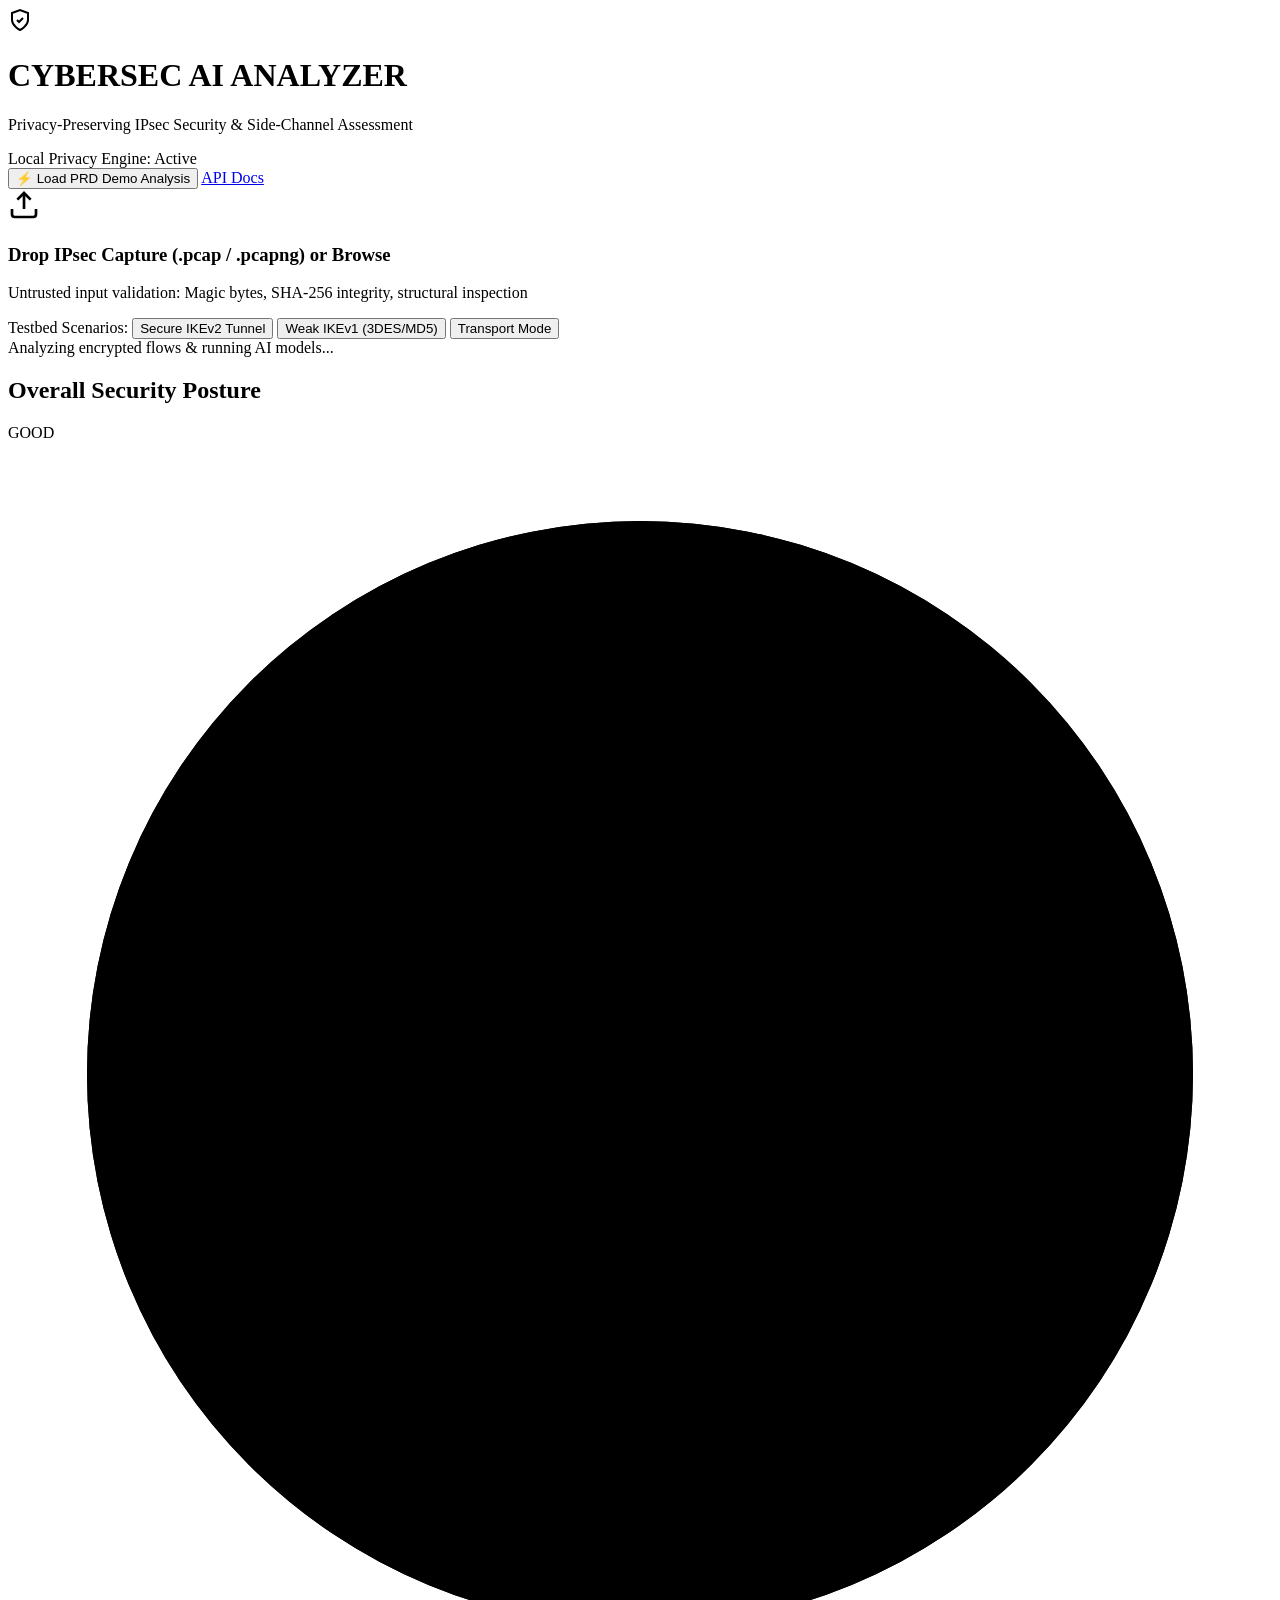
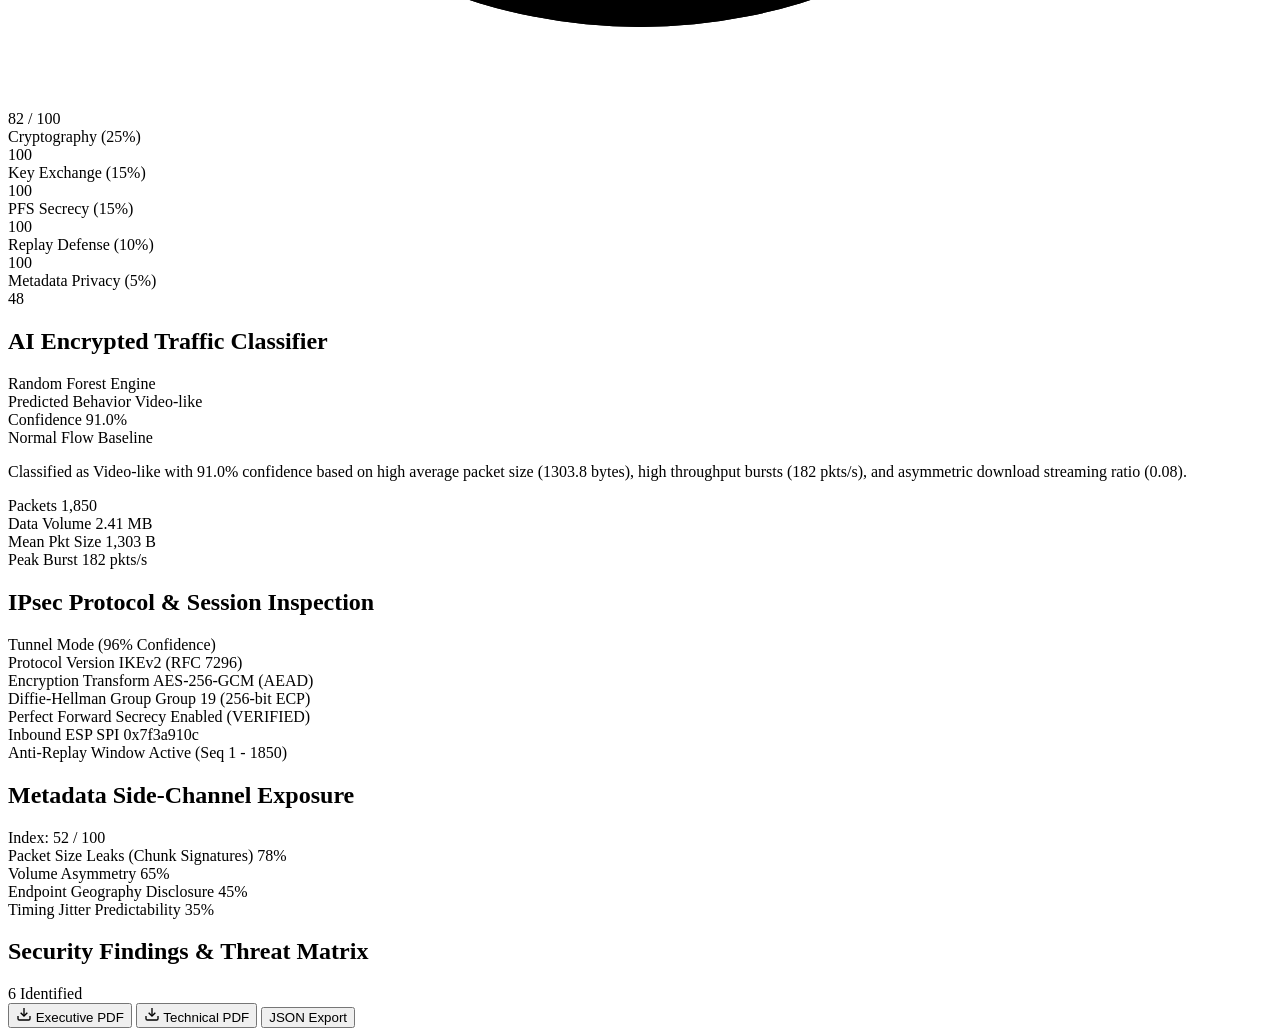
==== frontend/index.html @ f08928b2 "feat: complete AI-powered IPsec VPN Analyzer prototype per PRD-02/03" ====
<!DOCTYPE html>
<html lang="en">
<head>
  <meta charset="UTF-8">
  <meta name="viewport" content="width=device-width, initial-scale=1.0">
  <title>CYBERSEC — AI-Powered IPsec VPN Security Analyzer</title>
  <link rel="preconnect" href="https://fonts.googleapis.com">
  <link rel="preconnect" href="https://fonts.gstatic.com" crossorigin>
  <link href="https://fonts.googleapis.com/css2?family=Outfit:wght@300;400;500;600;700;800&family=JetBrains+Mono:wght@400;500;600&display=swap" rel="stylesheet">
  <link rel="stylesheet" href="/static/style.css">
</head>
<body>
  <div class="app-container">
    <!-- Navigation Bar -->
    <header class="top-nav">
      <div class="brand">
        <div class="logo-shield">
          <svg width="24" height="24" viewBox="0 0 24 24" fill="none" stroke="currentColor" stroke-width="2">
            <path d="M12 22s8-4 8-10V5l-8-3-8 3v7c0 6 8 10 8 10z"/>
            <path d="M9 12l2 2 4-4"/>
          </svg>
        </div>
        <div class="brand-text">
          <h1>CYBERSEC <span class="badge-tag">AI ANALYZER</span></h1>
          <p class="subtitle">Privacy-Preserving IPsec Security & Side-Channel Assessment</p>
        </div>
      </div>

      <div class="nav-actions">
        <div class="status-pill active">
          <span class="status-dot"></span>
          <span class="status-label">Local Privacy Engine: Active</span>
        </div>
        <button id="load-demo-btn" class="btn btn-secondary">
          <span class="btn-icon">⚡</span> Load PRD Demo Analysis
        </button>
        <a href="/docs" target="_blank" class="btn btn-ghost">API Docs</a>
      </div>
    </header>

    <!-- Main Content Grid -->
    <main class="dashboard-content">
      <!-- Upload & Ingestion Strip -->
      <section class="upload-section glass-panel">
        <div class="upload-dropzone" id="dropzone">
          <input type="file" id="pcap-file-input" accept=".pcap,.pcapng,.cap" hidden>
          <div class="dropzone-content">
            <div class="upload-icon">
              <svg width="32" height="32" viewBox="0 0 24 24" fill="none" stroke="currentColor" stroke-width="2">
                <path d="M21 15v4a2 2 0 0 1-2 2H5a2 2 0 0 1-2-2v-4"/>
                <polyline points="17 8 12 3 7 8"/>
                <line x1="12" y1="3" x2="12" y2="15"/>
              </svg>
            </div>
            <div class="dropzone-text">
              <h3>Drop IPsec Capture (.pcap / .pcapng) or <span class="highlight">Browse</span></h3>
              <p>Untrusted input validation: Magic bytes, SHA-256 integrity, structural inspection</p>
            </div>
          </div>
          <div class="sample-pcap-pills">
            <span class="pill-label">Testbed Scenarios:</span>
            <button class="sample-btn" data-sample="secure_ikev2_tunnel.pcap">Secure IKEv2 Tunnel</button>
            <button class="sample-btn" data-sample="weak_ikev1_tunnel.pcap">Weak IKEv1 (3DES/MD5)</button>
            <button class="sample-btn" data-sample="transport_gcm.pcap">Transport Mode</button>
          </div>
        </div>
        <div id="upload-progress" class="upload-progress hidden">
          <div class="progress-bar-fill"></div>
          <span class="progress-text">Analyzing encrypted flows & running AI models...</span>
        </div>
      </section>

      <!-- Overview Cards & Score Dashboard -->
      <div class="grid-row top-row">
        <!-- Security Score Dial -->
        <section class="card glass-panel score-card">
          <div class="card-header">
            <h2>Overall Security Posture</h2>
            <span id="risk-badge" class="risk-badge badge-good">GOOD</span>
          </div>
          <div class="score-display-container">
            <div class="score-circle">
              <svg class="score-svg" viewBox="0 0 160 160">
                <circle class="score-bg" cx="80" cy="80" r="70"></circle>
                <circle id="score-meter" class="score-meter" cx="80" cy="80" r="70"></circle>
              </svg>
              <div class="score-center-text">
                <span id="score-val" class="score-number">82</span>
                <span class="score-max">/ 100</span>
              </div>
            </div>
            <div class="score-breakdown">
              <div class="score-dim">
                <span class="dim-name">Cryptography (25%)</span>
                <div class="dim-bar"><div class="dim-fill" style="width: 100%;"></div></div>
                <span class="dim-score">100</span>
              </div>
              <div class="score-dim">
                <span class="dim-name">Key Exchange (15%)</span>
                <div class="dim-bar"><div class="dim-fill" style="width: 100%;"></div></div>
                <span class="dim-score">100</span>
              </div>
              <div class="score-dim">
                <span class="dim-name">PFS Secrecy (15%)</span>
                <div class="dim-bar"><div class="dim-fill" style="width: 100%;"></div></div>
                <span class="dim-score">100</span>
              </div>
              <div class="score-dim">
                <span class="dim-name">Replay Defense (10%)</span>
                <div class="dim-bar"><div class="dim-fill" style="width: 100%;"></div></div>
                <span class="dim-score">100</span>
              </div>
              <div class="score-dim">
                <span class="dim-name">Metadata Privacy (5%)</span>
                <div class="dim-bar"><div class="dim-fill" style="width: 48%;"></div></div>
                <span class="dim-score">48</span>
              </div>
            </div>
          </div>
        </section>

        <!-- AI Traffic Classification & Anomaly -->
        <section class="card glass-panel ai-card">
          <div class="card-header">
            <h2>AI Encrypted Traffic Classifier</h2>
            <span class="ai-badge">Random Forest Engine</span>
          </div>
          <div class="ai-body">
            <div class="prediction-banner">
              <div class="pred-label-box">
                <span class="pred-title">Predicted Behavior</span>
                <span id="pred-class" class="pred-class-val">Video-like</span>
              </div>
              <div class="pred-confidence-box">
                <span class="pred-title">Confidence</span>
                <span id="pred-confidence" class="pred-conf-val">91.0%</span>
              </div>
              <div class="anomaly-indicator" id="anomaly-badge">
                <span class="anomaly-dot normal"></span>
                <span id="anomaly-label">Normal Flow Baseline</span>
              </div>
            </div>

            <p id="ai-explanation" class="ai-explanation-text">
              Classified as Video-like with 91.0% confidence based on high average packet size (1303.8 bytes), high throughput bursts (182 pkts/s), and asymmetric download streaming ratio (0.08).
            </p>

            <div class="flow-metrics-grid">
              <div class="metric-chip">
                <span class="chip-label">Packets</span>
                <span id="stat-packets" class="chip-val">1,850</span>
              </div>
              <div class="metric-chip">
                <span class="chip-label">Data Volume</span>
                <span id="stat-volume" class="chip-val">2.41 MB</span>
              </div>
              <div class="metric-chip">
                <span class="chip-label">Mean Pkt Size</span>
                <span id="stat-size" class="chip-val">1,303 B</span>
              </div>
              <div class="metric-chip">
                <span class="chip-label">Peak Burst</span>
                <span id="stat-burst" class="chip-val">182 pkts/s</span>
              </div>
            </div>
          </div>
        </section>
      </div>

      <!-- Second Row: Protocol Inspector & Metadata Exposure -->
      <div class="grid-row mid-row">
        <!-- Protocol Telemetry Inspector -->
        <section class="card glass-panel protocol-card">
          <div class="card-header">
            <h2>IPsec Protocol & Session Inspection</h2>
            <span class="mode-tag" id="ipsec-mode-tag">Tunnel Mode (96% Confidence)</span>
          </div>
          <div class="protocol-grid">
            <div class="proto-item">
              <span class="p-label">Protocol Version</span>
              <span id="p-proto" class="p-val">IKEv2 (RFC 7296)</span>
            </div>
            <div class="proto-item">
              <span class="p-label">Encryption Transform</span>
              <span id="p-cipher" class="p-val text-cyan">AES-256-GCM (AEAD)</span>
            </div>
            <div class="proto-item">
              <span class="p-label">Diffie-Hellman Group</span>
              <span id="p-dh" class="p-val">Group 19 (256-bit ECP)</span>
            </div>
            <div class="proto-item">
              <span class="p-label">Perfect Forward Secrecy</span>
              <span id="p-pfs" class="p-val text-emerald">Enabled (VERIFIED)</span>
            </div>
            <div class="proto-item">
              <span class="p-label">Inbound ESP SPI</span>
              <span id="p-spi" class="p-val font-mono">0x7f3a910c</span>
            </div>
            <div class="proto-item">
              <span class="p-label">Anti-Replay Window</span>
              <span id="p-replay" class="p-val text-emerald">Active (Seq 1 - 1850)</span>
            </div>
          </div>
        </section>

        <!-- Metadata Side-Channel Exposure -->
        <section class="card glass-panel exposure-card">
          <div class="card-header">
            <h2>Metadata Side-Channel Exposure</h2>
            <span class="exposure-index" id="meta-index">Index: 52 / 100</span>
          </div>
          <div class="exposure-list">
            <div class="exp-item">
              <div class="exp-header">
                <span>Packet Size Leaks (Chunk Signatures)</span>
                <span id="exp-size-val">78%</span>
              </div>
              <div class="exp-bar"><div id="exp-size-bar" class="exp-fill" style="width: 78%;"></div></div>
            </div>
            <div class="exp-item">
              <div class="exp-header">
                <span>Volume Asymmetry</span>
                <span id="exp-vol-val">65%</span>
              </div>
              <div class="exp-bar"><div id="exp-vol-bar" class="exp-fill" style="width: 65%;"></div></div>
            </div>
            <div class="exp-item">
              <div class="exp-header">
                <span>Endpoint Geography Disclosure</span>
                <span id="exp-end-val">45%</span>
              </div>
              <div class="exp-bar"><div id="exp-end-bar" class="exp-fill" style="width: 45%;"></div></div>
            </div>
            <div class="exp-item">
              <div class="exp-header">
                <span>Timing Jitter Predictability</span>
                <span id="exp-time-val">35%</span>
              </div>
              <div class="exp-bar"><div id="exp-time-bar" class="exp-fill" style="width: 35%;"></div></div>
            </div>
          </div>
        </section>
      </div>

      <!-- Third Row: Security Findings & Threat Matrix -->
      <section class="card glass-panel findings-section">
        <div class="card-header">
          <div class="findings-title-wrap">
            <h2>Security Findings & Threat Matrix</h2>
            <span id="findings-count" class="findings-count-badge">6 Identified</span>
          </div>
          <!-- Download Report Action Buttons -->
          <div class="report-actions">
            <button id="dl-exec-pdf" class="btn btn-action">
              <svg width="16" height="16" viewBox="0 0 24 24" fill="none" stroke="currentColor" stroke-width="2"><path d="M21 15v4a2 2 0 0 1-2 2H5a2 2 0 0 1-2-2v-4"/><polyline points="7 10 12 15 17 10"/><line x1="12" y1="15" x2="12" y2="3"/></svg>
              Executive PDF
            </button>
            <button id="dl-tech-pdf" class="btn btn-action">
              <svg width="16" height="16" viewBox="0 0 24 24" fill="none" stroke="currentColor" stroke-width="2"><path d="M21 15v4a2 2 0 0 1-2 2H5a2 2 0 0 1-2-2v-4"/><polyline points="7 10 12 15 17 10"/><line x1="12" y1="15" x2="12" y2="3"/></svg>
              Technical PDF
            </button>
            <button id="dl-json" class="btn btn-action btn-outline">
              JSON Export
            </button>
          </div>
        </div>

        <div id="findings-container" class="findings-list">
          <!-- Dynamic Finding Cards will be rendered here -->
        </div>
      </section>
    </main>
  </div>

  <script src="/static/app.js"></script>
</body>
</html>
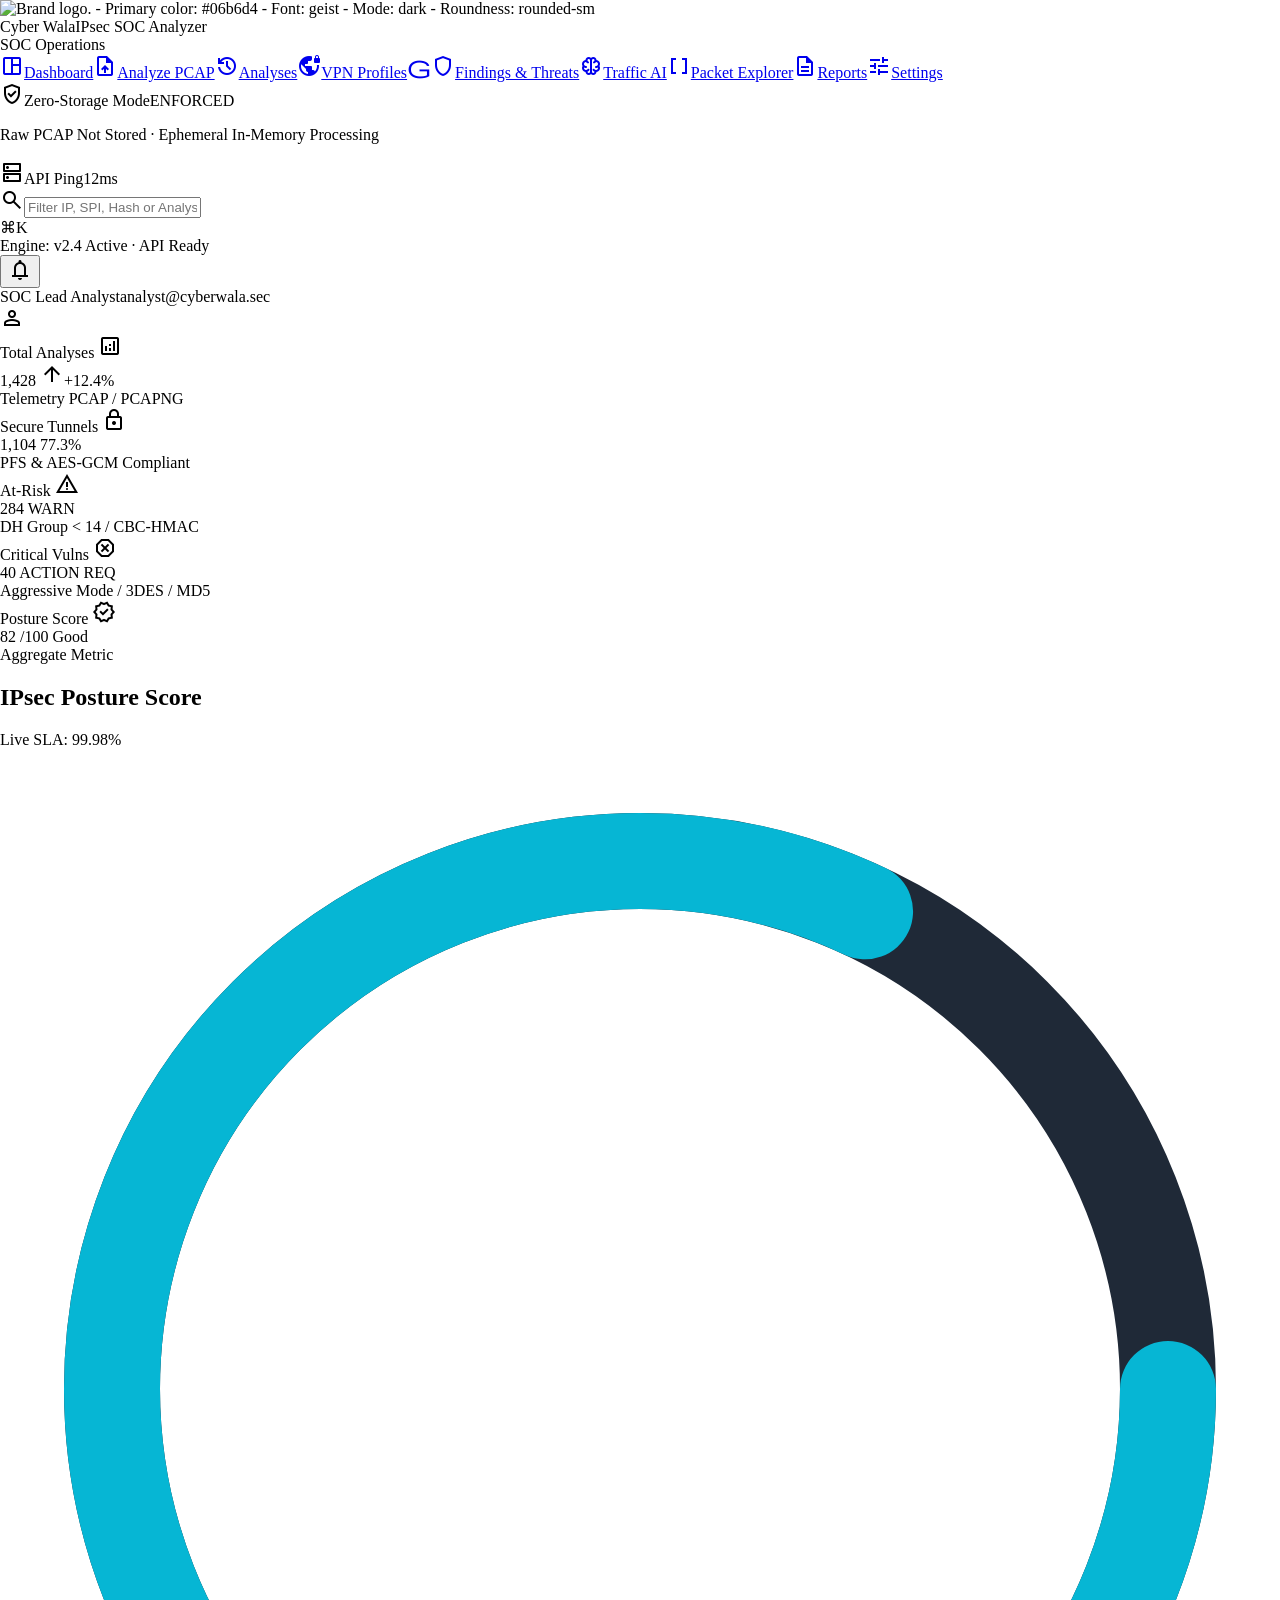
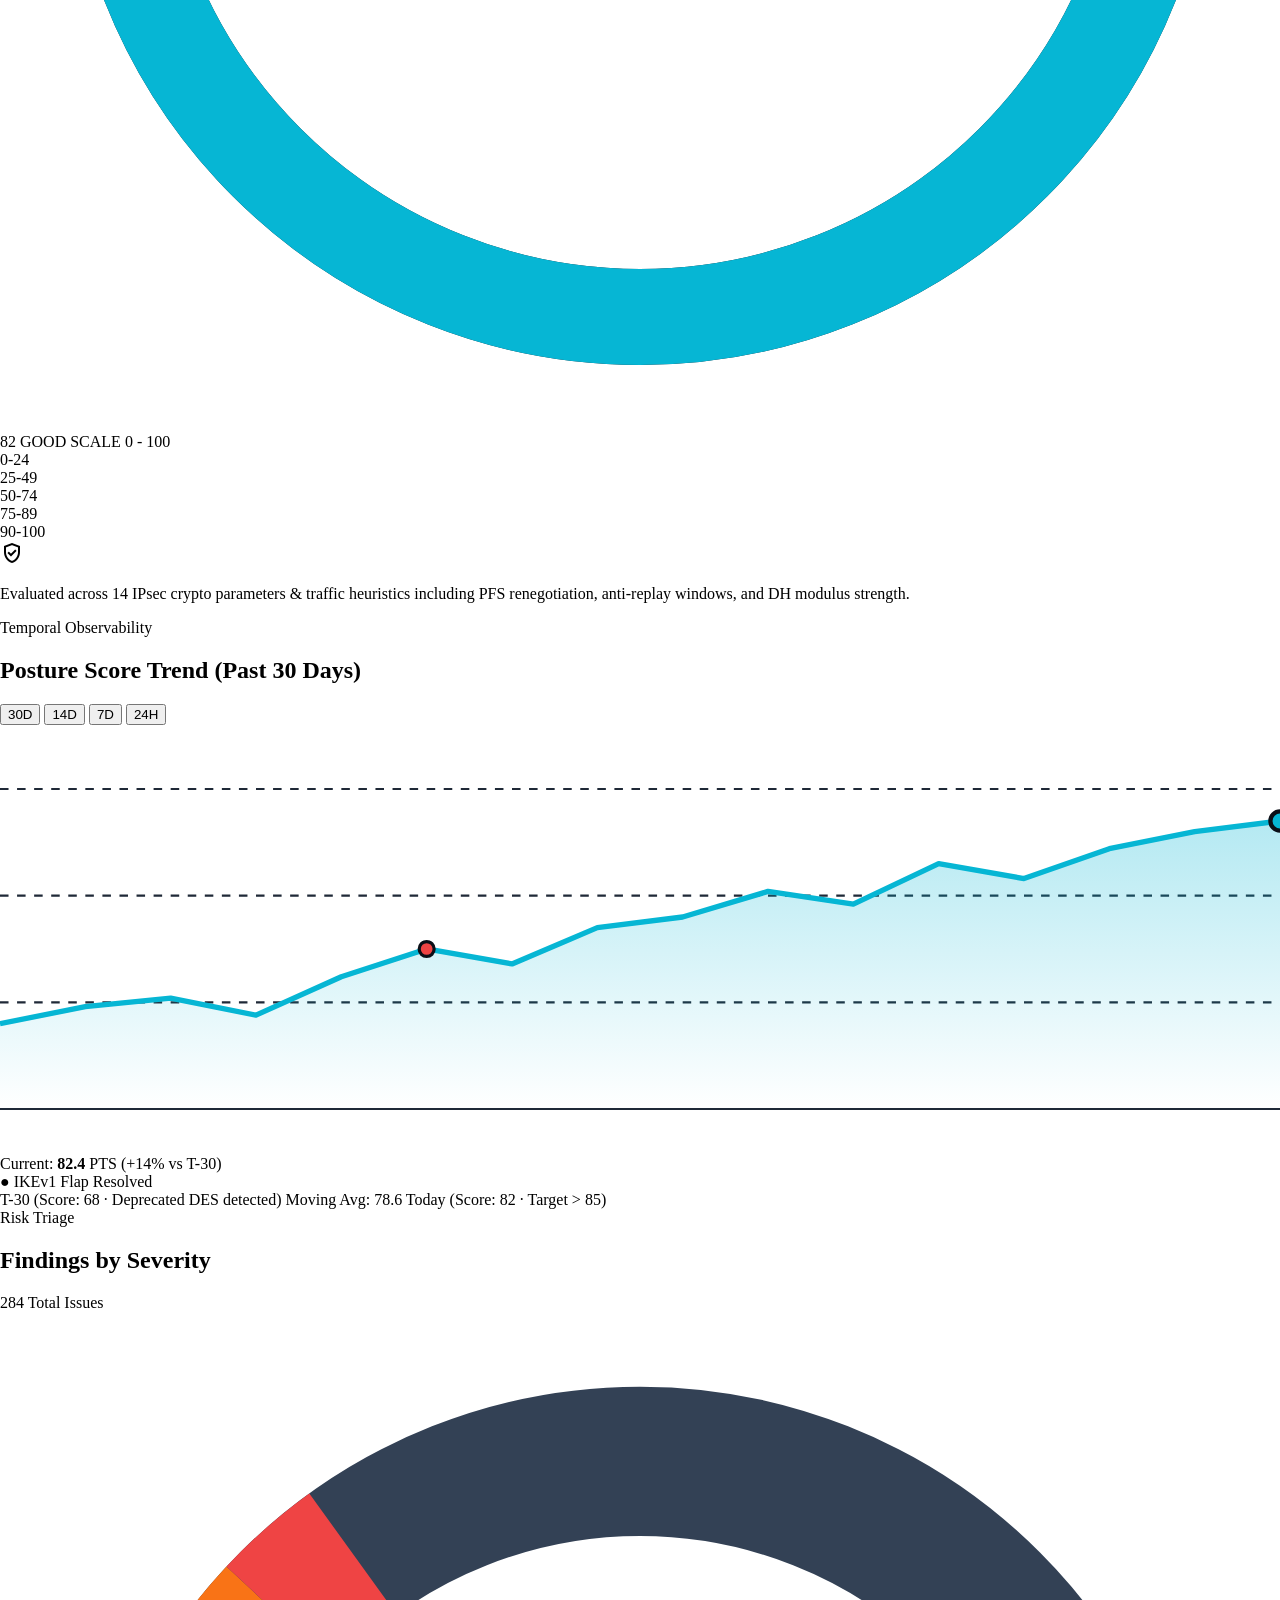
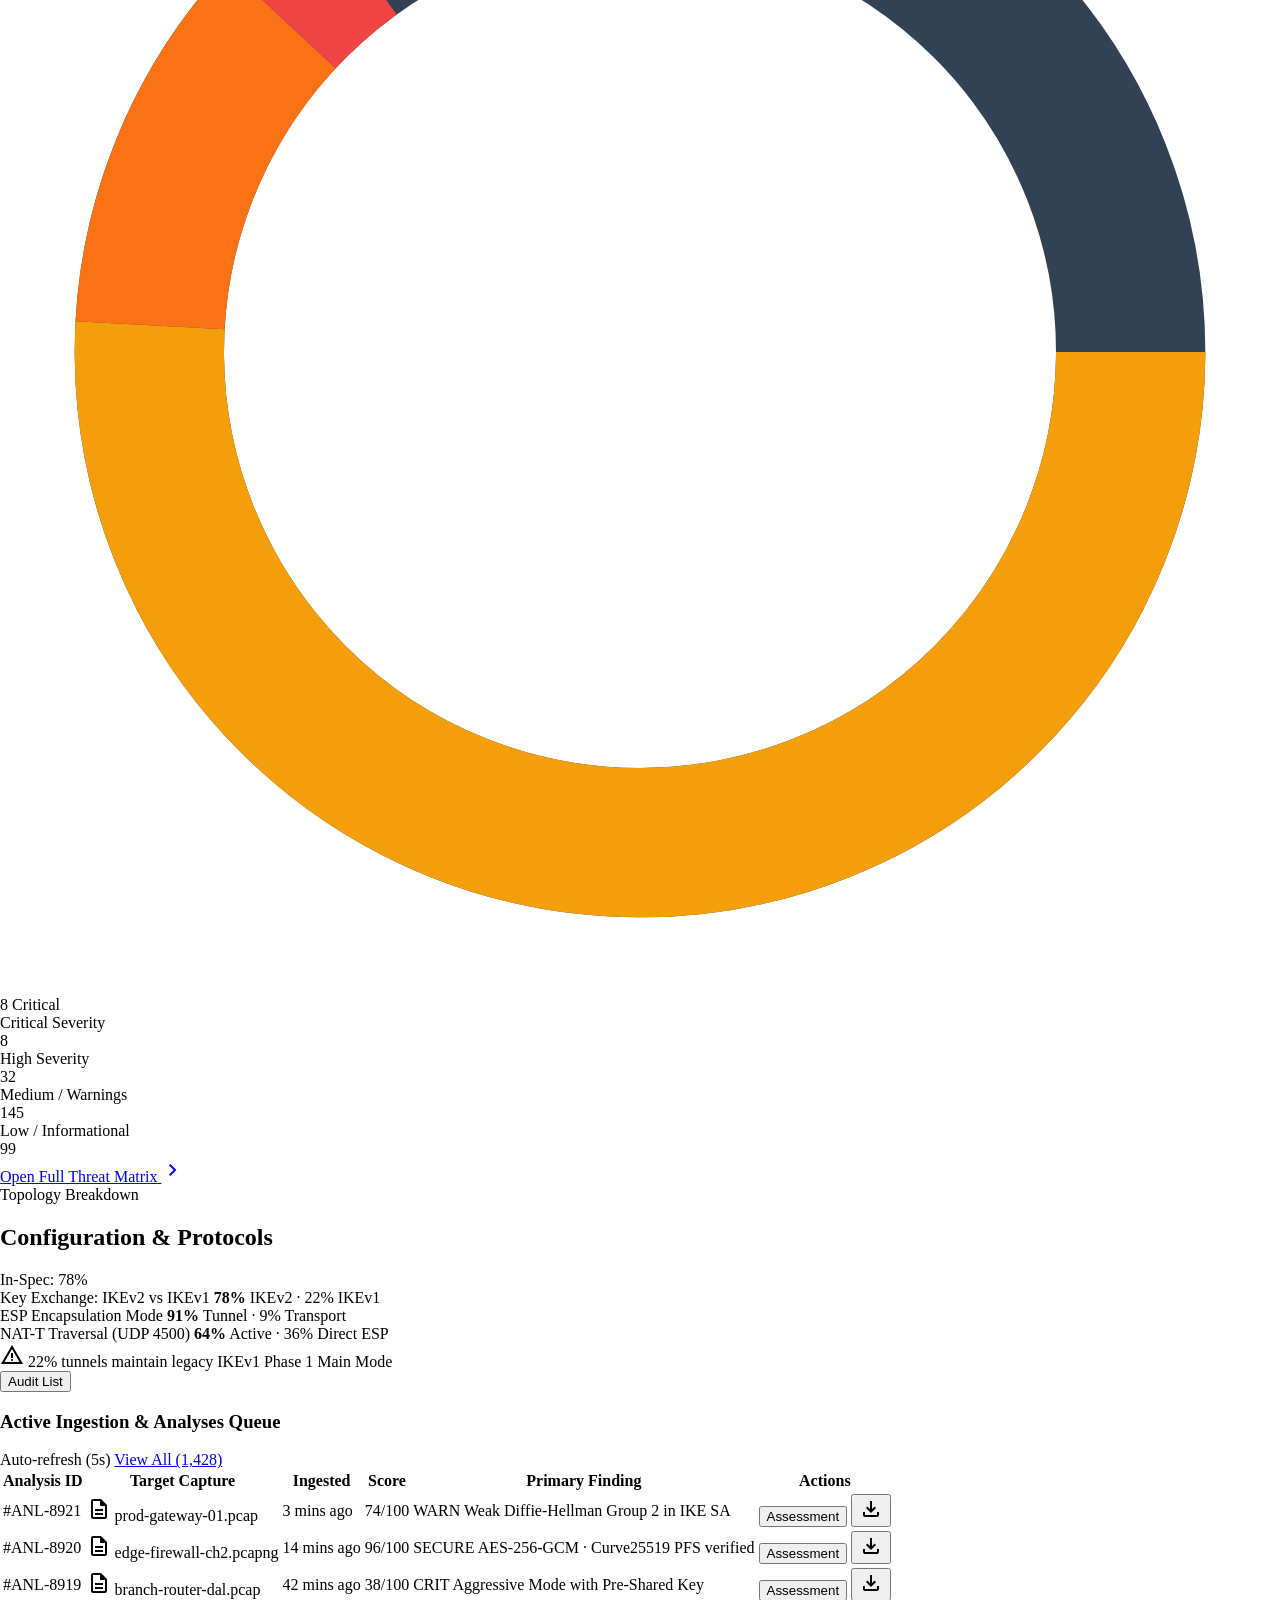
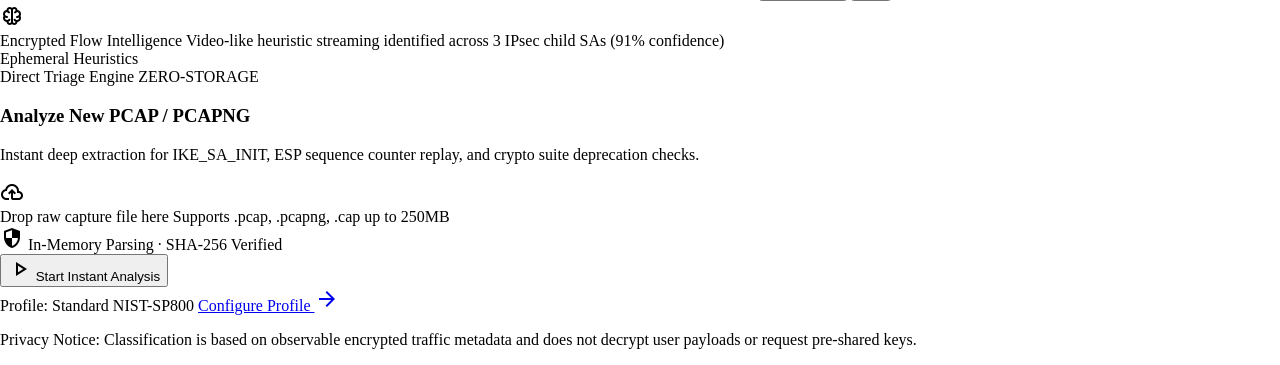
==== commit ddd54ed7: "feat(frontend): integrate Stitch project 6537888551861406377 screens with live backend" ====
--- a/frontend/index.html
+++ b/frontend/index.html
@@ -1,277 +1,714 @@
 <!DOCTYPE html>
-<html lang="en">
-<head>
-  <meta charset="UTF-8">
-  <meta name="viewport" content="width=device-width, initial-scale=1.0">
-  <title>CYBERSEC — AI-Powered IPsec VPN Security Analyzer</title>
-  <link rel="preconnect" href="https://fonts.googleapis.com">
-  <link rel="preconnect" href="https://fonts.gstatic.com" crossorigin>
-  <link href="https://fonts.googleapis.com/css2?family=Outfit:wght@300;400;500;600;700;800&family=JetBrains+Mono:wght@400;500;600&display=swap" rel="stylesheet">
-  <link rel="stylesheet" href="/static/style.css">
-</head>
-<body>
-  <div class="app-container">
-    <!-- Navigation Bar -->
-    <header class="top-nav">
-      <div class="brand">
-        <div class="logo-shield">
-          <svg width="24" height="24" viewBox="0 0 24 24" fill="none" stroke="currentColor" stroke-width="2">
-            <path d="M12 22s8-4 8-10V5l-8-3-8 3v7c0 6 8 10 8 10z"/>
-            <path d="M9 12l2 2 4-4"/>
-          </svg>
+
+<html class="dark" lang="en"><head><meta charset="utf-8"/><meta content="width=device-width, initial-scale=1.0" name="viewport"/><link href="https://fonts.googleapis.com/css2?family=Material+Symbols+Outlined:opsz,wght,FILL,GRAD@20..48,100..700,0..1,-50..200" rel="stylesheet"/><link href="https://fonts.googleapis.com" rel="preconnect"/><link crossorigin="" href="https://fonts.gstatic.com" rel="preconnect"/><link href="https://fonts.googleapis.com/css2?family=Geist:wght@400;500;600;700&amp;family=Inter:wght@400;500;600;700&amp;family=JetBrains+Mono:wght@400;500;700&amp;display=swap" rel="stylesheet"/>
+<link href="https://fonts.googleapis.com/css2?family=Material+Symbols+Outlined:wght,FILL@100..700,0..1&amp;display=swap" rel="stylesheet"/><style>@layer base{html,body{margin:0;padding:0;}body{overscroll-behavior:none;}main>:first-child{margin-top:0!important;}main>:last-child{margin-bottom:0!important;}}::-webkit-scrollbar{display:none;}</style><script src="https://cdn.tailwindcss.com"></script><script id="tailwind-config">tailwind.config = {
+    darkMode: "class",
+    theme: {
+      extend: {
+        "colors": {
+          "surface-container-low": "#181c24",
+          "threat-critical": "#EF4444",
+          "on-background": "#dfe2ee",
+          "threat-high": "#F97316",
+          "primary": "#4cd7f6",
+          "surface-variant": "#31353e",
+          "secondary-fixed-dim": "#adc6ff",
+          "on-surface-variant": "#bcc9cd",
+          "tertiary-fixed-dim": "#4edea3",
+          "inverse-primary": "#00687a",
+          "surface-overlay": "#283548",
+          "on-error-container": "#ffdad6",
+          "tertiary": "#4edea3",
+          "surface-subtle": "#111827",
+          "background": "#0f131c",
+          "on-tertiary": "#003824",
+          "border-subtle": "#1E293B",
+          "on-secondary-fixed-variant": "#004395",
+          "threat-secure": "#10B981",
+          "error": "#ffb4ab",
+          "secondary-fixed": "#d8e2ff",
+          "threat-info": "#06B6D4",
+          "on-tertiary-container": "#00452e",
+          "border-strong": "#334155",
+          "on-primary": "#003640",
+          "secondary-container": "#0566d9",
+          "surface-base": "#0B0F17",
+          "inverse-on-surface": "#2c3039",
+          "text-muted": "#64748B",
+          "secondary": "#adc6ff",
+          "surface-bright": "#353942",
+          "on-tertiary-fixed": "#002113",
+          "on-secondary-fixed": "#001a42",
+          "surface-tint": "#4cd7f6",
+          "on-surface": "#dfe2ee",
+          "on-secondary-container": "#e6ecff",
+          "tertiary-container": "#1bbd85",
+          "surface-container-lowest": "#0a0e16",
+          "border-active": "#06B6D4",
+          "on-secondary": "#002e6a",
+          "error-container": "#93000a",
+          "primary-fixed": "#acedff",
+          "on-error": "#690005",
+          "tertiary-fixed": "#6ffbbe",
+          "text-primary": "#F8FAFC",
+          "inverse-surface": "#dfe2ee",
+          "primary-container": "#06b6d4",
+          "surface": "#0f131c",
+          "on-primary-fixed": "#001f26",
+          "surface-container": "#1c2028",
+          "outline-variant": "#3d494c",
+          "on-tertiary-fixed-variant": "#005236",
+          "primary-fixed-dim": "#4cd7f6",
+          "threat-warning": "#F59E0B",
+          "surface-raised": "#1F2937",
+          "on-primary-container": "#00424f",
+          "outline": "#869397",
+          "surface-dim": "#0f131c",
+          "surface-container-high": "#262a33",
+          "on-primary-fixed-variant": "#004e5c",
+          "surface-container-highest": "#31353e",
+          "text-secondary": "#94A3B8"
+        },
+        "borderRadius": {
+          "DEFAULT": "0.125rem",
+          "lg": "0.25rem",
+          "xl": "0.5rem",
+          "full": "0.75rem"
+        },
+        "spacing": {
+          "space-md": "0.75rem",
+          "space-lg": "1.5rem",
+          "space-2xs": "0.125rem",
+          "space-xl": "2rem",
+          "gutter-desktop": "1.5rem",
+          "space-2xl": "3rem",
+          "space-sm": "0.5rem",
+          "space-base": "1rem",
+          "sidebar-collapsed": "4rem",
+          "space-xs": "0.25rem",
+          "gutter-mobile": "0.75rem",
+          "header-height": "3.5rem",
+          "sidebar-expanded": "16rem"
+        },
+        "fontFamily": {
+          "headline-md": ["Geist"],
+          "display-lg": ["Geist"],
+          "label-caps": ["Inter"],
+          "mono-data": ["JetBrains Mono"],
+          "body-sm": ["Inter"],
+          "mono-packet": ["JetBrains Mono"],
+          "headline-sm": ["Geist"],
+          "display-lg-mobile": ["Geist"],
+          "body-lg": ["Inter"],
+          "mono-metric": ["JetBrains Mono"],
+          "body-md": ["Inter"]
+        },
+        "fontSize": {
+          "headline-md": ["22px", {"lineHeight": "28px", "letterSpacing": "-0.01em", "fontWeight": "600"}],
+          "display-lg": ["32px", {"lineHeight": "40px", "letterSpacing": "-0.02em", "fontWeight": "600"}],
+          "label-caps": ["11px", {"lineHeight": "14px", "letterSpacing": "0.06em", "fontWeight": "600"}],
+          "mono-data": ["13px", {"lineHeight": "18px", "fontWeight": "400"}],
+          "body-sm": ["12px", {"lineHeight": "16px", "fontWeight": "400"}],
+          "mono-packet": ["11px", {"lineHeight": "14px", "fontWeight": "400"}],
+          "headline-sm": ["18px", {"lineHeight": "24px", "fontWeight": "500"}],
+          "display-lg-mobile": ["26px", {"lineHeight": "32px", "letterSpacing": "-0.01em", "fontWeight": "600"}],
+          "body-lg": ["16px", {"lineHeight": "24px", "fontWeight": "400"}],
+          "mono-metric": ["24px", {"lineHeight": "28px", "letterSpacing": "-0.03em", "fontWeight": "700"}],
+          "body-md": ["14px", {"lineHeight": "20px", "fontWeight": "400"}]
+        }
+      }
+    }
+  }</script></head><body class="bg-surface-container-lowest font-body-md text-body-md text-on-surface antialiased"><aside class="fixed left-0 top-0 bottom-0 w-64 bg-surface-base border-r border-border-subtle z-50 flex flex-col justify-between select-none"><div class="flex flex-col"><div class="h-14 px-space-base flex items-center gap-space-sm border-b border-border-subtle bg-surface-container-lowest"><img alt="Brand logo. - Primary color: #06b6d4
+- Font: geist
+- Mode: dark
+- Roundness: rounded-sm
+" class="h-8 w-auto object-contain" src="https://lh3.googleusercontent.com/aida/[base64]"/><div class="flex flex-col"><span class="font-headline-sm text-headline-sm text-text-primary tracking-tight font-semibold leading-tight">Cyber Wala</span><span class="font-label-caps text-label-caps text-primary tracking-wider uppercase">IPsec SOC Analyzer</span></div></div><div class="px-space-base pt-space-md pb-space-xs"><span class="font-label-caps text-label-caps text-text-muted uppercase tracking-wider font-semibold">SOC Operations</span></div><nav class="flex flex-col px-space-xs space-y-0.5" data-active-classes="bg-surface-raised text-primary border-l-2 border-border-active"><a aria-current="page" class="flex items-center gap-space-sm px-space-sm py-space-xs rounded transition-colors font-body-sm bg-surface-raised text-primary border-l-2 border-border-active" data-path="dashboard" href="#"><span class="material-symbols-outlined text-[18px]">space_dashboard</span><span>Dashboard</span></a><a class="flex items-center gap-space-sm px-space-sm py-space-xs rounded text-text-secondary hover:bg-surface-raised hover:text-on-surface transition-colors font-body-sm text-body-sm" data-path="analyze-pcap" href="#"><span class="material-symbols-outlined text-[18px]">upload_file</span><span>Analyze PCAP</span></a><a class="flex items-center gap-space-sm px-space-sm py-space-xs rounded text-text-secondary hover:bg-surface-raised hover:text-on-surface transition-colors font-body-sm text-body-sm" data-path="analyses" href="#"><span class="material-symbols-outlined text-[18px]">history</span><span>Analyses</span></a><a class="flex items-center gap-space-sm px-space-sm py-space-xs rounded text-text-secondary hover:bg-surface-raised hover:text-on-surface transition-colors font-body-sm text-body-sm" data-path="vpn-profiles" href="#"><span class="material-symbols-outlined text-[18px]">vpn_lock</span><span>VPN Profiles</span></a><a class="flex items-center gap-space-sm px-space-sm py-space-xs rounded text-text-secondary hover:bg-surface-raised hover:text-on-surface transition-colors font-body-sm text-body-sm" data-path="findings-and-threats" href="#"><span class="material-symbols-outlined text-[18px]">gshield</span><span>Findings &amp; Threats</span></a><a class="flex items-center gap-space-sm px-space-sm py-space-xs rounded text-text-secondary hover:bg-surface-raised hover:text-on-surface transition-colors font-body-sm text-body-sm" data-path="traffic-ai" href="#"><span class="material-symbols-outlined text-[18px]">neurology</span><span>Traffic AI</span></a><a class="flex items-center gap-space-sm px-space-sm py-space-xs rounded text-text-secondary hover:bg-surface-raised hover:text-on-surface transition-colors font-body-sm text-body-sm" data-path="packet-explorer" href="#"><span class="material-symbols-outlined text-[18px]">data_array</span><span>Packet Explorer</span></a><a class="flex items-center gap-space-sm px-space-sm py-space-xs rounded text-text-secondary hover:bg-surface-raised hover:text-on-surface transition-colors font-body-sm text-body-sm" data-path="reports" href="#"><span class="material-symbols-outlined text-[18px]">description</span><span>Reports</span></a><a class="flex items-center gap-space-sm px-space-sm py-space-xs rounded text-text-secondary hover:bg-surface-raised hover:text-on-surface transition-colors font-body-sm text-body-sm" data-path="settings" href="#"><span class="material-symbols-outlined text-[18px]">tune</span><span>Settings</span></a></nav></div><div class="p-space-base border-t border-border-subtle bg-surface-container-lowest flex flex-col gap-space-xs"><div class="flex items-center justify-between font-label-caps text-label-caps"><span class="text-text-muted flex items-center gap-1"><span class="material-symbols-outlined text-[14px] text-threat-secure">verified_user</span>Zero-Storage Mode</span><span class="text-threat-secure font-mono-data text-mono-data">ENFORCED</span></div><p class="font-mono-packet text-mono-packet text-text-muted leading-tight">Raw PCAP Not Stored · Ephemeral In-Memory Processing</p><div class="mt-space-xs pt-space-xs border-t border-border-subtle flex items-center justify-between font-mono-packet text-mono-packet"><span class="text-text-muted flex items-center gap-1"><span class="material-symbols-outlined text-[13px] text-threat-info">dns</span>API Ping</span><span class="text-threat-secure">12ms</span></div></div></aside><div class="pl-64"><header class="fixed top-0 left-64 right-0 h-14 bg-surface-base/95 backdrop-blur-md border-b border-border-subtle z-40 px-space-lg flex items-center justify-between"><div class="flex items-center gap-space-base flex-1 max-w-xl"><div class="relative w-full flex items-center"><span class="material-symbols-outlined absolute left-3 text-text-muted text-[18px]">search</span><input class="w-full h-8 pl-9 pr-12 bg-surface-subtle border border-border-subtle rounded font-mono-data text-mono-data text-text-primary placeholder:text-text-muted focus:outline-none focus:border-border-active transition-colors" placeholder="Filter IP, SPI, Hash or Analysis ID..." type="text"/><div class="absolute right-2 flex items-center gap-0.5 px-1.5 py-0.5 rounded bg-surface-raised border border-border-strong text-text-muted font-mono-packet text-mono-packet"><span class="text-[10px]">⌘</span><span>K</span></div></div><div class="flex items-center gap-2 px-2.5 py-1 rounded bg-surface-subtle border border-border-subtle"><span class="w-2 h-2 rounded-full bg-threat-secure animate-pulse"></span><span class="font-mono-packet text-mono-packet text-text-secondary whitespace-nowrap">Engine: v2.4 Active · API Ready</span></div></div><div class="flex items-center gap-space-md"><button class="relative p-1.5 rounded hover:bg-surface-raised text-text-secondary hover:text-on-surface transition-colors" type="button"><span class="material-symbols-outlined text-[20px]">notifications</span><span class="absolute top-1 right-1 w-2 h-2 bg-threat-high rounded-full ring-2 ring-surface-base"></span></button><div class="h-5 w-[1px] bg-border-subtle"></div><div class="flex items-center gap-space-sm pl-space-xs"><div class="flex flex-col items-end"><span class="font-headline-sm text-[13px] text-text-primary font-medium leading-none">SOC Lead Analyst</span><span class="font-mono-packet text-mono-packet text-text-muted leading-none mt-1">analyst@cyberwala.sec</span></div><div class="w-8 h-8 rounded-full bg-primary flex items-center justify-center"><span class="material-symbols-outlined text-on-primary text-[18px]">person</span></div></div></div></header><main class="relative pt-14 min-h-screen bg-surface-container-lowest w-full px-space-lg py-space-md"><div class="flex flex-col w-full space-y-space-lg">
+<!-- Top Global Metrics Ribbon -->
+<div class="grid grid-cols-1 sm:grid-cols-2 lg:grid-cols-5 gap-space-sm">
+<!-- Stat 1: Total Analyses -->
+<div class="bg-surface-subtle p-space-md rounded-xl flex flex-col justify-between hover:bg-surface-raised transition-colors">
+<div class="flex items-center justify-between">
+<span class="font-label-caps text-label-caps text-text-muted uppercase tracking-wider">Total Analyses</span>
+<span class="material-symbols-outlined text-[16px] text-primary">analytics</span>
+</div>
+<div class="mt-2 flex items-baseline gap-2">
+<span class="font-mono-metric text-mono-metric text-text-primary tracking-tight">1,428</span>
+<span class="font-mono-packet text-mono-packet text-threat-secure flex items-center">
+<span class="material-symbols-outlined text-[12px]">arrow_upward</span>+12.4%
+        </span>
+</div>
+<span class="font-mono-packet text-mono-packet text-text-muted mt-1">Telemetry PCAP / PCAPNG</span>
+</div>
+<!-- Stat 2: Secure Tunnels -->
+<div class="bg-surface-subtle p-space-md rounded-xl flex flex-col justify-between hover:bg-surface-raised transition-colors">
+<div class="flex items-center justify-between">
+<span class="font-label-caps text-label-caps text-text-muted uppercase tracking-wider">Secure Tunnels</span>
+<span class="material-symbols-outlined text-[16px] text-threat-secure">lock</span>
+</div>
+<div class="mt-2 flex items-baseline gap-2">
+<span class="font-mono-metric text-mono-metric text-threat-secure tracking-tight">1,104</span>
+<span class="font-label-caps text-[10px] px-1.5 py-0.5 rounded bg-threat-secure/15 text-threat-secure">77.3%</span>
+</div>
+<span class="font-mono-packet text-mono-packet text-text-muted mt-1">PFS &amp; AES-GCM Compliant</span>
+</div>
+<!-- Stat 3: At-Risk -->
+<div class="bg-surface-subtle p-space-md rounded-xl flex flex-col justify-between hover:bg-surface-raised transition-colors">
+<div class="flex items-center justify-between">
+<span class="font-label-caps text-label-caps text-text-muted uppercase tracking-wider">At-Risk</span>
+<span class="material-symbols-outlined text-[16px] text-threat-warning">warning</span>
+</div>
+<div class="mt-2 flex items-baseline gap-2">
+<span class="font-mono-metric text-mono-metric text-threat-warning tracking-tight">284</span>
+<span class="font-label-caps text-[10px] px-1.5 py-0.5 rounded bg-threat-warning/15 text-threat-warning">WARN</span>
+</div>
+<span class="font-mono-packet text-mono-packet text-text-muted mt-1">DH Group &lt; 14 / CBC-HMAC</span>
+</div>
+<!-- Stat 4: Critical Vulnerabilities -->
+<div class="bg-surface-subtle p-space-md rounded-xl flex flex-col justify-between hover:bg-surface-raised transition-colors">
+<div class="flex items-center justify-between">
+<span class="font-label-caps text-label-caps text-text-muted uppercase tracking-wider">Critical Vulns</span>
+<span class="material-symbols-outlined text-[16px] text-threat-critical">dangerous</span>
+</div>
+<div class="mt-2 flex items-baseline gap-2">
+<span class="font-mono-metric text-mono-metric text-threat-critical tracking-tight">40</span>
+<span class="font-label-caps text-[10px] px-1.5 py-0.5 rounded bg-threat-critical/20 text-threat-critical animate-pulse">ACTION REQ</span>
+</div>
+<span class="font-mono-packet text-mono-packet text-text-muted mt-1">Aggressive Mode / 3DES / MD5</span>
+</div>
+<!-- Stat 5: Average Security Score -->
+<div class="bg-surface-subtle p-space-md rounded-xl flex flex-col justify-between hover:bg-surface-raised transition-colors">
+<div class="flex items-center justify-between">
+<span class="font-label-caps text-label-caps text-text-muted uppercase tracking-wider">Posture Score</span>
+<span class="material-symbols-outlined text-[16px] text-primary">verified</span>
+</div>
+<div class="mt-2 flex items-baseline gap-2">
+<span class="font-mono-metric text-mono-metric text-text-primary tracking-tight">82</span>
+<span class="font-mono-data text-mono-data text-text-muted">/100</span>
+<span class="font-label-caps text-[10px] px-1.5 py-0.5 rounded bg-threat-secure/15 text-threat-secure uppercase ml-auto">Good</span>
+</div>
+<div class="w-full bg-surface-raised h-1 rounded-full mt-2 overflow-hidden">
+<div class="bg-primary h-full rounded-full" style="width: 82%"></div>
+</div>
+</div>
+</div>
+<!-- Main Hero Grid: 4 Core SOC Analytics Modules -->
+<div class="grid grid-cols-1 lg:grid-cols-12 gap-space-base">
+<!-- Module 1: Radial Gauge Widget (4 Cols) -->
+<div class="lg:col-span-4 bg-surface-subtle rounded-xl p-space-lg flex flex-col justify-between shadow-sm">
+<div class="flex items-start justify-between">
+<div>
+<span class="font-label-caps text-label-caps text-text-muted uppercase tracking-wider block">Aggregate Metric</span>
+<h2 class="font-headline-sm text-headline-sm text-text-primary font-semibold mt-0.5">IPsec Posture Score</h2>
+</div>
+<span class="font-mono-packet text-[10px] uppercase tracking-wider px-2 py-0.5 bg-surface-raised rounded text-primary">Live SLA: 99.98%</span>
+</div>
+<!-- Gauge Visualization -->
+<div class="flex flex-col items-center justify-center my-4 relative">
+<div class="relative w-48 h-48 flex items-center justify-center">
+<svg class="w-full h-full transform -rotate-90" viewbox="0 0 160 160">
+<!-- Background track -->
+<circle cx="80" cy="80" fill="transparent" r="66" stroke="#1F2937" stroke-linecap="round" stroke-width="12"></circle>
+<!-- Zone segments underlying -->
+<circle class="transition-all duration-1000 ease-out" cx="80" cy="80" fill="transparent" r="66" stroke="#06B6D4" stroke-dasharray="414.69" stroke-dashoffset="74.64" stroke-linecap="round" stroke-width="12"></circle>
+</svg>
+<!-- Center Gauge Readings -->
+<div class="absolute inset-0 flex flex-col items-center justify-center text-center select-none">
+<span class="font-mono-metric text-[38px] leading-none font-bold text-text-primary">82</span>
+<span class="font-label-caps text-label-caps uppercase text-threat-secure tracking-widest font-semibold mt-1">GOOD</span>
+<span class="font-mono-packet text-[10px] text-text-muted mt-0.5">SCALE 0 - 100</span>
+</div>
+</div>
+<!-- Metric Zone Legend Scale -->
+<div class="grid grid-cols-5 w-full gap-1 mt-3 px-2">
+<div class="flex flex-col items-center">
+<div class="h-1 w-full bg-threat-critical rounded-full mb-1"></div>
+<span class="font-mono-packet text-[9px] text-text-muted">0-24</span>
+</div>
+<div class="flex flex-col items-center">
+<div class="h-1 w-full bg-threat-high rounded-full mb-1"></div>
+<span class="font-mono-packet text-[9px] text-text-muted">25-49</span>
+</div>
+<div class="flex flex-col items-center">
+<div class="h-1 w-full bg-threat-warning rounded-full mb-1"></div>
+<span class="font-mono-packet text-[9px] text-text-muted">50-74</span>
+</div>
+<div class="flex flex-col items-center">
+<div class="h-1 w-full bg-primary rounded-full mb-1"></div>
+<span class="font-mono-packet text-[9px] text-primary font-semibold">75-89</span>
+</div>
+<div class="flex flex-col items-center">
+<div class="h-1 w-full bg-threat-secure rounded-full mb-1"></div>
+<span class="font-mono-packet text-[9px] text-text-muted">90-100</span>
+</div>
+</div>
+</div>
+<!-- Footnote microcopy -->
+<div class="bg-surface-container-lowest p-2.5 rounded-lg flex items-start gap-2">
+<span class="material-symbols-outlined text-[15px] text-primary shrink-0 mt-0.5">verified_user</span>
+<p class="font-mono-packet text-mono-packet text-text-muted leading-tight">
+          Evaluated across 14 IPsec crypto parameters &amp; traffic heuristics including PFS renegotiation, anti-replay windows, and DH modulus strength.
+        </p>
+</div>
+</div>
+<!-- Module 2: Interactive SVG 30-Day Trend (8 Cols) -->
+<div class="lg:col-span-8 bg-surface-subtle rounded-xl p-space-lg flex flex-col justify-between shadow-sm">
+<div class="flex flex-wrap items-center justify-between gap-2">
+<div>
+<span class="font-label-caps text-label-caps text-text-muted uppercase tracking-wider block">Temporal Observability</span>
+<h2 class="font-headline-sm text-headline-sm text-text-primary font-semibold mt-0.5">Posture Score Trend (Past 30 Days)</h2>
+</div>
+<div class="flex items-center gap-1 bg-surface-raised p-0.5 rounded-lg">
+<button class="px-2.5 py-1 rounded font-mono-packet text-mono-packet text-text-primary bg-surface-subtle" type="button">30D</button>
+<button class="px-2.5 py-1 rounded font-mono-packet text-mono-packet text-text-muted hover:text-text-primary transition-colors" type="button">14D</button>
+<button class="px-2.5 py-1 rounded font-mono-packet text-mono-packet text-text-muted hover:text-text-primary transition-colors" type="button">7D</button>
+<button class="px-2.5 py-1 rounded font-mono-packet text-mono-packet text-text-muted hover:text-text-primary transition-colors" type="button">24H</button>
+</div>
+</div>
+<!-- SVG Sparkline / Area chart -->
+<div class="relative w-full h-52 mt-4">
+<svg class="w-full h-full overflow-visible" preserveaspectratio="none" viewbox="0 0 600 200">
+<defs>
+<lineargradient id="scoreAreaGradient" x1="0" x2="0" y1="0" y2="1">
+<stop offset="0%" stop-color="#06B6D4" stop-opacity="0.3"></stop>
+<stop offset="100%" stop-color="#06B6D4" stop-opacity="0.0"></stop>
+</lineargradient>
+</defs>
+<!-- Horizontal Grid Lines -->
+<line stroke="#1F2937" stroke-dasharray="4 4" stroke-width="1" x1="0" x2="600" y1="30" y2="30"></line>
+<line stroke="#1F2937" stroke-dasharray="4 4" stroke-width="1" x1="0" x2="600" y1="80" y2="80"></line>
+<line stroke="#1F2937" stroke-dasharray="4 4" stroke-width="1" x1="0" x2="600" y1="130" y2="130"></line>
+<line stroke="#1F2937" stroke-width="1" x1="0" x2="600" y1="180" y2="180"></line>
+<!-- Filled Trend Area -->
+<polygon fill="url(#scoreAreaGradient)" points="
+            0,140
+            40,132
+            80,128
+            120,136
+            160,118
+            200,105
+            240,112
+            280,95
+            320,90
+            360,78
+            400,84
+            440,65
+            480,72
+            520,58
+            560,50
+            600,45
+            600,180
+            0,180
+          "></polygon>
+<!-- Polyline Trend -->
+<polyline fill="none" points="
+            0,140
+            40,132
+            80,128
+            120,136
+            160,118
+            200,105
+            240,112
+            280,95
+            320,90
+            360,78
+            400,84
+            440,65
+            480,72
+            520,58
+            560,50
+            600,45
+          " stroke="#06B6D4" stroke-linejoin="round" stroke-width="2.5"></polyline>
+<!-- High-water mark pinpoint -->
+<circle cx="600" cy="45" fill="#06B6D4" r="4.5" stroke="#0B0F17" stroke-width="2"></circle>
+<!-- Anomaly Dip pinpoint (Day 11) -->
+<circle cx="200" cy="105" fill="#EF4444" r="3.5" stroke="#0B0F17" stroke-width="1.5"></circle>
+</svg>
+<!-- Dynamic Marker Tooltip Overlays -->
+<div class="absolute top-4 right-2 bg-surface-container-lowest border border-border-subtle p-2 rounded shadow-md pointer-events-none">
+<div class="flex items-center gap-1.5 font-mono-packet text-mono-packet text-text-primary">
+<span class="w-1.5 h-1.5 rounded-full bg-primary"></span>
+<span>Current: <strong class="text-primary font-semibold">82.4</strong> PTS (+14% vs T-30)</span>
+</div>
+</div>
+<div class="absolute top-20 left-[30%] hidden sm:flex items-center gap-1 bg-surface-container-lowest/90 px-2 py-1 rounded text-[11px] font-mono-packet text-text-muted">
+<span class="text-threat-critical">●</span> IKEv1 Flap Resolved
         </div>
-        <div class="brand-text">
-          <h1>CYBERSEC <span class="badge-tag">AI ANALYZER</span></h1>
-          <p class="subtitle">Privacy-Preserving IPsec Security & Side-Channel Assessment</p>
-        </div>
-      </div>
+</div>
+<!-- Chart Footer Telemetry Bar -->
+<div class="flex items-center justify-between font-mono-packet text-mono-packet text-text-muted pt-3">
+<span>T-30 (Score: 68 · Deprecated DES detected)</span>
+<span class="flex items-center gap-2">
+<span class="inline-block w-2 h-0.5 bg-primary"></span> Moving Avg: 78.6
+        </span>
+<span>Today (Score: 82 · Target &gt; 85)</span>
+</div>
+</div>
+<!-- Module 3: Findings by Severity Donut (6 Cols) -->
+<div class="lg:col-span-6 bg-surface-subtle rounded-xl p-space-lg flex flex-col justify-between shadow-sm">
+<div class="flex items-center justify-between">
+<div>
+<span class="font-label-caps text-label-caps text-text-muted uppercase tracking-wider block">Risk Triage</span>
+<h2 class="font-headline-sm text-headline-sm text-text-primary font-semibold mt-0.5">Findings by Severity</h2>
+</div>
+<span class="font-mono-data text-mono-data text-text-primary font-semibold bg-surface-raised px-2.5 py-1 rounded">284 Total Issues</span>
+</div>
+<div class="flex flex-col sm:flex-row items-center justify-around gap-6 my-4">
+<!-- SVG Donut Chart -->
+<div class="relative w-36 h-36 shrink-0 flex items-center justify-center">
+<svg class="w-full h-full transform -rotate-90" viewbox="0 0 120 120">
+<!-- Circumference = 2 * PI * 46 = ~289 -->
+<!-- Low (99/284 ~ 35% -> stroke-dasharray 101, 289) -->
+<circle cx="60" cy="60" fill="none" r="46" stroke="#334155" stroke-width="14"></circle>
+<!-- Medium (145/284 ~ 51%) -->
+<circle cx="60" cy="60" fill="none" r="46" stroke="#F59E0B" stroke-dasharray="147 289" stroke-dashoffset="0" stroke-width="14"></circle>
+<!-- High (32/284 ~ 11%) -->
+<circle cx="60" cy="60" fill="none" r="46" stroke="#F97316" stroke-dasharray="32 289" stroke-dashoffset="-147" stroke-width="14"></circle>
+<!-- Critical (8/284 ~ 3%) -->
+<circle cx="60" cy="60" fill="none" r="46" stroke="#EF4444" stroke-dasharray="9 289" stroke-dashoffset="-179" stroke-width="14"></circle>
+</svg>
+<div class="absolute flex flex-col items-center justify-center text-center">
+<span class="font-mono-metric text-[20px] font-bold text-threat-critical">8</span>
+<span class="font-label-caps text-[9px] uppercase tracking-wider text-text-muted">Critical</span>
+</div>
+</div>
+<!-- Segmented Breakdown Legend -->
+<div class="flex flex-col w-full space-y-2.5 max-w-xs">
+<!-- Critical -->
+<div class="flex items-center justify-between font-mono-data text-mono-data">
+<div class="flex items-center gap-2">
+<span class="w-2.5 h-2.5 rounded-sm bg-threat-critical"></span>
+<span class="text-text-primary">Critical Severity</span>
+</div>
+<span class="text-threat-critical font-bold">8</span>
+</div>
+<!-- High -->
+<div class="flex items-center justify-between font-mono-data text-mono-data">
+<div class="flex items-center gap-2">
+<span class="w-2.5 h-2.5 rounded-sm bg-threat-high"></span>
+<span class="text-text-primary">High Severity</span>
+</div>
+<span class="text-threat-high font-bold">32</span>
+</div>
+<!-- Medium -->
+<div class="flex items-center justify-between font-mono-data text-mono-data">
+<div class="flex items-center gap-2">
+<span class="w-2.5 h-2.5 rounded-sm bg-threat-warning"></span>
+<span class="text-text-primary">Medium / Warnings</span>
+</div>
+<span class="text-threat-warning font-bold">145</span>
+</div>
+<!-- Low -->
+<div class="flex items-center justify-between font-mono-data text-mono-data">
+<div class="flex items-center gap-2">
+<span class="w-2.5 h-2.5 rounded-sm bg-border-strong"></span>
+<span class="text-text-secondary">Low / Informational</span>
+</div>
+<span class="text-text-muted font-bold">99</span>
+</div>
+</div>
+</div>
+<div class="pt-2">
+<a class="w-full flex items-center justify-center gap-1.5 py-1.5 rounded-lg bg-surface-raised hover:bg-surface-overlay text-text-secondary hover:text-text-primary transition-colors font-body-sm text-body-sm" href="#">
+<span>Open Full Threat Matrix</span>
+<span class="material-symbols-outlined text-[16px]">chevron_right</span>
+</a>
+</div>
+</div>
+<!-- Module 4: VPN Configuration Distribution (6 Cols) -->
+<div class="lg:col-span-6 bg-surface-subtle rounded-xl p-space-lg flex flex-col justify-between shadow-sm">
+<div class="flex items-center justify-between">
+<div>
+<span class="font-label-caps text-label-caps text-text-muted uppercase tracking-wider block">Topology Breakdown</span>
+<h2 class="font-headline-sm text-headline-sm text-text-primary font-semibold mt-0.5">Configuration &amp; Protocols</h2>
+</div>
+<span class="font-mono-packet text-mono-packet text-threat-secure flex items-center gap-1">
+<span class="w-1.5 h-1.5 rounded-full bg-threat-secure"></span> In-Spec: 78%
+        </span>
+</div>
+<div class="space-y-4 my-2">
+<!-- Item 1: IKE Versioning -->
+<div class="space-y-1.5">
+<div class="flex justify-between font-mono-data text-mono-data">
+<span class="text-text-primary">Key Exchange: IKEv2 vs IKEv1</span>
+<span class="text-text-muted"><strong class="text-primary">78%</strong> IKEv2 · 22% IKEv1</span>
+</div>
+<div class="h-2 w-full bg-surface-raised rounded-full overflow-hidden flex">
+<div class="bg-primary h-full" style="width: 78%" title="IKEv2 (Secure)"></div>
+<div class="bg-threat-high h-full" style="width: 22%" title="IKEv1 (Legacy/Deprecated)"></div>
+</div>
+</div>
+<!-- Item 2: Encapsulation Mode -->
+<div class="space-y-1.5">
+<div class="flex justify-between font-mono-data text-mono-data">
+<span class="text-text-primary">ESP Encapsulation Mode</span>
+<span class="text-text-muted"><strong class="text-tertiary">91%</strong> Tunnel · 9% Transport</span>
+</div>
+<div class="h-2 w-full bg-surface-raised rounded-full overflow-hidden flex">
+<div class="bg-tertiary h-full" style="width: 91%" title="ESP Tunnel Mode"></div>
+<div class="bg-surface-bright h-full" style="width: 9%" title="ESP Transport Mode"></div>
+</div>
+</div>
+<!-- Item 3: NAT Traversal -->
+<div class="space-y-1.5">
+<div class="flex justify-between font-mono-data text-mono-data">
+<span class="text-text-primary">NAT-T Traversal (UDP 4500)</span>
+<span class="text-text-muted"><strong class="text-text-primary">64%</strong> Active · 36% Direct ESP</span>
+</div>
+<div class="h-2 w-full bg-surface-raised rounded-full overflow-hidden flex">
+<div class="bg-secondary h-full" style="width: 64%" title="NAT-T Detected"></div>
+<div class="bg-surface-bright h-full" style="width: 36%" title="Native Protocol 50"></div>
+</div>
+</div>
+</div>
+<div class="bg-surface-container-lowest p-2.5 rounded-lg flex items-center justify-between">
+<div class="flex items-center gap-2">
+<span class="material-symbols-outlined text-[16px] text-threat-warning">warning</span>
+<span class="font-mono-packet text-mono-packet text-text-secondary">22% tunnels maintain legacy IKEv1 Phase 1 Main Mode</span>
+</div>
+<button class="font-label-caps text-label-caps text-primary hover:underline uppercase" type="button">Audit List</button>
+</div>
+</div>
+</div>
+<!-- Bottom Operational Section -->
+<div class="grid grid-cols-1 lg:grid-cols-12 gap-space-base items-start">
+<!-- Recent Analysis Queue Table (8 Cols) -->
+<div class="lg:col-span-8 bg-surface-subtle rounded-xl p-space-lg shadow-sm flex flex-col space-y-space-md">
+<div class="flex flex-wrap items-center justify-between gap-2">
+<div class="flex items-center gap-3">
+<div class="w-2 h-2 rounded-full bg-primary animate-ping"></div>
+<h3 class="font-headline-sm text-headline-sm text-text-primary font-semibold">Active Ingestion &amp; Analyses Queue</h3>
+</div>
+<div class="flex items-center gap-2">
+<span class="font-mono-packet text-mono-packet text-text-muted">Auto-refresh (5s)</span>
+<a class="px-2.5 py-1 bg-surface-raised hover:bg-surface-overlay rounded text-text-secondary hover:text-text-primary transition-colors font-mono-packet text-mono-packet" href="#">View All (1,428)</a>
+</div>
+</div>
+<!-- Tabular Queue Representation -->
+<div class="overflow-x-auto rounded-lg bg-surface-container-lowest">
+<table class="w-full text-left border-collapse">
+<thead>
+<tr class="bg-surface-raised font-label-caps text-label-caps text-text-muted uppercase tracking-wider">
+<th class="py-2.5 px-3">Analysis ID</th>
+<th class="py-2.5 px-3">Target Capture</th>
+<th class="py-2.5 px-3">Ingested</th>
+<th class="py-2.5 px-3">Score</th>
+<th class="py-2.5 px-3">Primary Finding</th>
+<th class="py-2.5 px-3 text-right">Actions</th>
+</tr>
+</thead>
+<tbody class="font-mono-data text-mono-data divide-y divide-transparent">
+<!-- Active Row 1: Target from prompt -->
+<tr class="bg-surface-container-low/60 hover:bg-surface-raised/60 transition-colors">
+<td class="py-2.5 px-3 font-semibold text-primary flex items-center gap-1.5">
+<span class="w-1.5 h-1.5 rounded-full bg-threat-warning"></span>
+<span>#ANL-8921</span>
+</td>
+<td class="py-2.5 px-3 text-text-primary">
+<span class="flex items-center gap-1">
+<span class="material-symbols-outlined text-[15px] text-text-muted">description</span>
+                  prod-gateway-01.pcap
+                </span>
+</td>
+<td class="py-2.5 px-3 text-text-muted font-mono-packet text-mono-packet">3 mins ago</td>
+<td class="py-2.5 px-3">
+<span class="inline-flex items-center gap-1 font-semibold px-2 py-0.5 rounded bg-threat-warning/15 text-threat-warning font-mono-packet text-mono-packet">
+                  74/100
+                </span>
+</td>
+<td class="py-2.5 px-3">
+<div class="flex items-center gap-1.5">
+<span class="font-label-caps text-[10px] px-1.5 py-0.2 rounded bg-threat-warning/20 text-threat-warning font-semibold uppercase">WARN</span>
+<span class="text-text-secondary truncate max-w-[210px]" title="Weak Diffie-Hellman Group 2 in IKE SA">Weak Diffie-Hellman Group 2 in IKE SA</span>
+</div>
+</td>
+<td class="py-2.5 px-3 text-right">
+<div class="flex items-center justify-end gap-1">
+<button class="px-2 py-1 bg-surface-raised hover:bg-primary hover:text-on-primary rounded text-text-primary font-body-sm text-body-sm transition-colors" title="View Full Assessment" type="button">
+                    Assessment
+                  </button>
+<button class="p-1 hover:bg-surface-raised rounded text-text-muted hover:text-text-primary transition-colors" title="Export Report" type="button">
+<span class="material-symbols-outlined text-[16px]">file_download</span>
+</button>
+</div>
+</td>
+</tr>
+<!-- Row 2 -->
+<tr class="bg-surface-container-lowest hover:bg-surface-raised/60 transition-colors">
+<td class="py-2.5 px-3 font-semibold text-primary flex items-center gap-1.5">
+<span class="w-1.5 h-1.5 rounded-full bg-threat-secure"></span>
+<span>#ANL-8920</span>
+</td>
+<td class="py-2.5 px-3 text-text-primary">
+<span class="flex items-center gap-1">
+<span class="material-symbols-outlined text-[15px] text-text-muted">description</span>
+                  edge-firewall-ch2.pcapng
+                </span>
+</td>
+<td class="py-2.5 px-3 text-text-muted font-mono-packet text-mono-packet">14 mins ago</td>
+<td class="py-2.5 px-3">
+<span class="inline-flex items-center gap-1 font-semibold px-2 py-0.5 rounded bg-threat-secure/15 text-threat-secure font-mono-packet text-mono-packet">
+                  96/100
+                </span>
+</td>
+<td class="py-2.5 px-3">
+<div class="flex items-center gap-1.5">
+<span class="font-label-caps text-[10px] px-1.5 py-0.2 rounded bg-threat-secure/20 text-threat-secure font-semibold uppercase">SECURE</span>
+<span class="text-text-secondary truncate max-w-[210px]">AES-256-GCM · Curve25519 PFS verified</span>
+</div>
+</td>
+<td class="py-2.5 px-3 text-right">
+<div class="flex items-center justify-end gap-1">
+<button class="px-2 py-1 bg-surface-raised hover:bg-primary hover:text-on-primary rounded text-text-primary font-body-sm text-body-sm transition-colors" type="button">
+                    Assessment
+                  </button>
+<button class="p-1 hover:bg-surface-raised rounded text-text-muted hover:text-text-primary transition-colors" type="button">
+<span class="material-symbols-outlined text-[16px]">file_download</span>
+</button>
+</div>
+</td>
+</tr>
+<!-- Row 3 -->
+<tr class="bg-surface-container-low/60 hover:bg-surface-raised/60 transition-colors">
+<td class="py-2.5 px-3 font-semibold text-primary flex items-center gap-1.5">
+<span class="w-1.5 h-1.5 rounded-full bg-threat-critical"></span>
+<span>#ANL-8919</span>
+</td>
+<td class="py-2.5 px-3 text-text-primary">
+<span class="flex items-center gap-1">
+<span class="material-symbols-outlined text-[15px] text-text-muted">description</span>
+                  branch-router-dal.pcap
+                </span>
+</td>
+<td class="py-2.5 px-3 text-text-muted font-mono-packet text-mono-packet">42 mins ago</td>
+<td class="py-2.5 px-3">
+<span class="inline-flex items-center gap-1 font-semibold px-2 py-0.5 rounded bg-threat-critical/20 text-threat-critical font-mono-packet text-mono-packet">
+                  38/100
+                </span>
+</td>
+<td class="py-2.5 px-3">
+<div class="flex items-center gap-1.5">
+<span class="font-label-caps text-[10px] px-1.5 py-0.2 rounded bg-threat-critical/20 text-threat-critical font-semibold uppercase">CRIT</span>
+<span class="text-text-secondary truncate max-w-[210px]">Aggressive Mode with Pre-Shared Key</span>
+</div>
+</td>
+<td class="py-2.5 px-3 text-right">
+<div class="flex items-center justify-end gap-1">
+<button class="px-2 py-1 bg-surface-raised hover:bg-primary hover:text-on-primary rounded text-text-primary font-body-sm text-body-sm transition-colors" type="button">
+                    Assessment
+                  </button>
+<button class="p-1 hover:bg-surface-raised rounded text-text-muted hover:text-text-primary transition-colors" type="button">
+<span class="material-symbols-outlined text-[16px]">file_download</span>
+</button>
+</div>
+</td>
+</tr>
+</tbody>
+</table>
+</div>
+<!-- Quick AI Traffic Notice Card inside Section -->
+<div class="rounded-lg bg-surface-container p-3 flex items-center justify-between">
+<div class="flex items-center gap-2">
+<span class="material-symbols-outlined text-primary text-[20px]">neurology</span>
+<div class="flex flex-col">
+<span class="font-headline-sm text-[13px] font-semibold text-text-primary">Encrypted Flow Intelligence</span>
+<span class="font-mono-packet text-mono-packet text-text-muted">Video-like heuristic streaming identified across 3 IPsec child SAs (91% confidence)</span>
+</div>
+</div>
+<span class="font-mono-packet text-[10px] px-2 py-1 rounded bg-surface-raised text-text-secondary">Ephemeral Heuristics</span>
+</div>
+</div>
+<!-- Quick Action Card: Ingest / Upload Dropzone (4 Cols) -->
+<div class="lg:col-span-4 bg-surface-subtle rounded-xl p-space-lg shadow-sm flex flex-col justify-between space-y-space-md">
+<div>
+<div class="flex items-center justify-between">
+<span class="font-label-caps text-label-caps text-text-muted uppercase tracking-wider block">Direct Triage Engine</span>
+<span class="font-label-caps text-[10px] px-2 py-0.5 rounded bg-threat-secure/15 text-threat-secure">ZERO-STORAGE</span>
+</div>
+<h3 class="font-headline-sm text-headline-sm text-text-primary font-semibold mt-1">Analyze New PCAP / PCAPNG</h3>
+<p class="font-body-sm text-body-sm text-text-secondary mt-1">
+          Instant deep extraction for IKE_SA_INIT, ESP sequence counter replay, and crypto suite deprecation checks.
+        </p>
+</div>
+<!-- Interactive Dropzone Teaser -->
+<div class="bg-surface-container-lowest rounded-lg p-space-base flex flex-col items-center justify-center text-center cursor-pointer hover:bg-surface-raised/40 transition-colors group" id="dropzone">
+<div class="w-12 h-12 rounded-full bg-surface-raised flex items-center justify-center group-hover:scale-110 transition-transform text-primary">
+<span class="material-symbols-outlined text-[28px]">cloud_upload</span>
+</div>
+<span class="font-headline-sm text-[14px] text-text-primary font-medium mt-3">Drop raw capture file here</span>
+<span class="font-mono-packet text-mono-packet text-text-muted mt-1">Supports .pcap, .pcapng, .cap up to 250MB</span>
+<div class="mt-3 flex items-center gap-1.5 font-mono-packet text-[10px] text-primary">
+<span class="material-symbols-outlined text-[12px]">security</span>
+<span>In-Memory Parsing · SHA-256 Verified</span>
+</div>
+</div>
+<!-- Action Panel -->
+<div class="space-y-2">
+<button class="w-full h-9 bg-primary hover:bg-primary-container text-surface-base font-semibold rounded-lg flex items-center justify-center gap-2 transition-colors font-body-sm text-body-sm" id="start-analysis-btn" type="button">
+<span class="material-symbols-outlined text-[18px]">play_arrow</span>
+<span>Start Instant Analysis</span>
+</button>
+<div class="flex items-center justify-between px-1">
+<span class="font-mono-packet text-[11px] text-text-muted">Profile: Standard NIST-SP800</span>
+<a class="font-mono-packet text-[11px] text-primary hover:underline flex items-center gap-0.5" href="#">
+            Configure Profile
+            <span class="material-symbols-outlined text-[12px]">arrow_forward</span>
+</a>
+</div>
+</div>
+<!-- Compliance Statement -->
+<div class="bg-surface-container p-2.5 rounded-lg">
+<p class="font-mono-packet text-[10px] text-text-muted leading-tight">
+          Privacy Notice: Classification is based on observable encrypted traffic metadata and does not decrypt user payloads or request pre-shared keys.
+        </p>
+</div>
+</div>
+</div>
+</div>
+<script>
+  // Simple micro-interaction for the Dropzone file preview
+  (function() {
+    const dropzone = document.getElementById('dropzone');
+    const startBtn = document.getElementById('start-analysis-btn');
 
-      <div class="nav-actions">
-        <div class="status-pill active">
-          <span class="status-dot"></span>
-          <span class="status-label">Local Privacy Engine: Active</span>
-        </div>
-        <button id="load-demo-btn" class="btn btn-secondary">
-          <span class="btn-icon">⚡</span> Load PRD Demo Analysis
-        </button>
-        <a href="/docs" target="_blank" class="btn btn-ghost">API Docs</a>
-      </div>
-    </header>
+    if (dropzone) {
+      dropzone.addEventListener('dragover', (e) => {
+        e.preventDefault();
+        dropzone.classList.add('bg-surface-raised');
+      });
 
-    <!-- Main Content Grid -->
-    <main class="dashboard-content">
-      <!-- Upload & Ingestion Strip -->
-      <section class="upload-section glass-panel">
-        <div class="upload-dropzone" id="dropzone">
-          <input type="file" id="pcap-file-input" accept=".pcap,.pcapng,.cap" hidden>
-          <div class="dropzone-content">
-            <div class="upload-icon">
-              <svg width="32" height="32" viewBox="0 0 24 24" fill="none" stroke="currentColor" stroke-width="2">
-                <path d="M21 15v4a2 2 0 0 1-2 2H5a2 2 0 0 1-2-2v-4"/>
-                <polyline points="17 8 12 3 7 8"/>
-                <line x1="12" y1="3" x2="12" y2="15"/>
-              </svg>
-            </div>
-            <div class="dropzone-text">
-              <h3>Drop IPsec Capture (.pcap / .pcapng) or <span class="highlight">Browse</span></h3>
-              <p>Untrusted input validation: Magic bytes, SHA-256 integrity, structural inspection</p>
-            </div>
-          </div>
-          <div class="sample-pcap-pills">
-            <span class="pill-label">Testbed Scenarios:</span>
-            <button class="sample-btn" data-sample="secure_ikev2_tunnel.pcap">Secure IKEv2 Tunnel</button>
-            <button class="sample-btn" data-sample="weak_ikev1_tunnel.pcap">Weak IKEv1 (3DES/MD5)</button>
-            <button class="sample-btn" data-sample="transport_gcm.pcap">Transport Mode</button>
-          </div>
-        </div>
-        <div id="upload-progress" class="upload-progress hidden">
-          <div class="progress-bar-fill"></div>
-          <span class="progress-text">Analyzing encrypted flows & running AI models...</span>
-        </div>
-      </section>
+      dropzone.addEventListener('dragleave', () => {
+        dropzone.classList.remove('bg-surface-raised');
+      });
 
-      <!-- Overview Cards & Score Dashboard -->
-      <div class="grid-row top-row">
-        <!-- Security Score Dial -->
-        <section class="card glass-panel score-card">
-          <div class="card-header">
-            <h2>Overall Security Posture</h2>
-            <span id="risk-badge" class="risk-badge badge-good">GOOD</span>
-          </div>
-          <div class="score-display-container">
-            <div class="score-circle">
-              <svg class="score-svg" viewBox="0 0 160 160">
-                <circle class="score-bg" cx="80" cy="80" r="70"></circle>
-                <circle id="score-meter" class="score-meter" cx="80" cy="80" r="70"></circle>
-              </svg>
-              <div class="score-center-text">
-                <span id="score-val" class="score-number">82</span>
-                <span class="score-max">/ 100</span>
+      dropzone.addEventListener('drop', (e) => {
+        e.preventDefault();
+        dropzone.classList.remove('bg-surface-raised');
+        const files = e.dataTransfer.files;
+        if (files.length > 0) {
+          dropzone.innerHTML = `
+            <div class="flex items-center gap-2 text-threat-secure py-2">
+              <span class="material-symbols-outlined text-[24px]">check_circle</span>
+              <div class="flex flex-col text-left">
+                <span class="font-mono-data text-mono-data text-text-primary font-semibold">\${files[0].name}</span>
+                <span class="font-mono-packet text-mono-packet text-text-muted">\${(files[0].size / (1024*1024)).toFixed(2)} MB · Ready to parse</span>
               </div>
             </div>
-            <div class="score-breakdown">
-              <div class="score-dim">
-                <span class="dim-name">Cryptography (25%)</span>
-                <div class="dim-bar"><div class="dim-fill" style="width: 100%;"></div></div>
-                <span class="dim-score">100</span>
-              </div>
-              <div class="score-dim">
-                <span class="dim-name">Key Exchange (15%)</span>
-                <div class="dim-bar"><div class="dim-fill" style="width: 100%;"></div></div>
-                <span class="dim-score">100</span>
-              </div>
-              <div class="score-dim">
-                <span class="dim-name">PFS Secrecy (15%)</span>
-                <div class="dim-bar"><div class="dim-fill" style="width: 100%;"></div></div>
-                <span class="dim-score">100</span>
-              </div>
-              <div class="score-dim">
-                <span class="dim-name">Replay Defense (10%)</span>
-                <div class="dim-bar"><div class="dim-fill" style="width: 100%;"></div></div>
-                <span class="dim-score">100</span>
-              </div>
-              <div class="score-dim">
-                <span class="dim-name">Metadata Privacy (5%)</span>
-                <div class="dim-bar"><div class="dim-fill" style="width: 48%;"></div></div>
-                <span class="dim-score">48</span>
-              </div>
-            </div>
-          </div>
-        </section>
+          `;
+        }
+      });
+    }
 
-        <!-- AI Traffic Classification & Anomaly -->
-        <section class="card glass-panel ai-card">
-          <div class="card-header">
-            <h2>AI Encrypted Traffic Classifier</h2>
-            <span class="ai-badge">Random Forest Engine</span>
-          </div>
-          <div class="ai-body">
-            <div class="prediction-banner">
-              <div class="pred-label-box">
-                <span class="pred-title">Predicted Behavior</span>
-                <span id="pred-class" class="pred-class-val">Video-like</span>
-              </div>
-              <div class="pred-confidence-box">
-                <span class="pred-title">Confidence</span>
-                <span id="pred-confidence" class="pred-conf-val">91.0%</span>
-              </div>
-              <div class="anomaly-indicator" id="anomaly-badge">
-                <span class="anomaly-dot normal"></span>
-                <span id="anomaly-label">Normal Flow Baseline</span>
-              </div>
-            </div>
+    if (startBtn) {
+      startBtn.addEventListener('click', function() {
+        const originalText = this.innerHTML;
+        this.innerHTML = `<span class="material-symbols-outlined animate-spin text-[18px]">progress_activity</span> Ingesting Capture...`;
+        this.disabled = true;
+        setTimeout(() => {
+          this.innerHTML = originalText;
+          this.disabled = false;
+        }, 1800);
+      });
+    }
+  })();
+</script></main></div><script src="/static/stitch_integration.js"></script></body></html>
 
-            <p id="ai-explanation" class="ai-explanation-text">
-              Classified as Video-like with 91.0% confidence based on high average packet size (1303.8 bytes), high throughput bursts (182 pkts/s), and asymmetric download streaming ratio (0.08).
-            </p>
-
-            <div class="flow-metrics-grid">
-              <div class="metric-chip">
-                <span class="chip-label">Packets</span>
-                <span id="stat-packets" class="chip-val">1,850</span>
-              </div>
-              <div class="metric-chip">
-                <span class="chip-label">Data Volume</span>
-                <span id="stat-volume" class="chip-val">2.41 MB</span>
-              </div>
-              <div class="metric-chip">
-                <span class="chip-label">Mean Pkt Size</span>
-                <span id="stat-size" class="chip-val">1,303 B</span>
-              </div>
-              <div class="metric-chip">
-                <span class="chip-label">Peak Burst</span>
-                <span id="stat-burst" class="chip-val">182 pkts/s</span>
-              </div>
-            </div>
-          </div>
-        </section>
-      </div>
-
-      <!-- Second Row: Protocol Inspector & Metadata Exposure -->
-      <div class="grid-row mid-row">
-        <!-- Protocol Telemetry Inspector -->
-        <section class="card glass-panel protocol-card">
-          <div class="card-header">
-            <h2>IPsec Protocol & Session Inspection</h2>
-            <span class="mode-tag" id="ipsec-mode-tag">Tunnel Mode (96% Confidence)</span>
-          </div>
-          <div class="protocol-grid">
-            <div class="proto-item">
-              <span class="p-label">Protocol Version</span>
-              <span id="p-proto" class="p-val">IKEv2 (RFC 7296)</span>
-            </div>
-            <div class="proto-item">
-              <span class="p-label">Encryption Transform</span>
-              <span id="p-cipher" class="p-val text-cyan">AES-256-GCM (AEAD)</span>
-            </div>
-            <div class="proto-item">
-              <span class="p-label">Diffie-Hellman Group</span>
-              <span id="p-dh" class="p-val">Group 19 (256-bit ECP)</span>
-            </div>
-            <div class="proto-item">
-              <span class="p-label">Perfect Forward Secrecy</span>
-              <span id="p-pfs" class="p-val text-emerald">Enabled (VERIFIED)</span>
-            </div>
-            <div class="proto-item">
-              <span class="p-label">Inbound ESP SPI</span>
-              <span id="p-spi" class="p-val font-mono">0x7f3a910c</span>
-            </div>
-            <div class="proto-item">
-              <span class="p-label">Anti-Replay Window</span>
-              <span id="p-replay" class="p-val text-emerald">Active (Seq 1 - 1850)</span>
-            </div>
-          </div>
-        </section>
-
-        <!-- Metadata Side-Channel Exposure -->
-        <section class="card glass-panel exposure-card">
-          <div class="card-header">
-            <h2>Metadata Side-Channel Exposure</h2>
-            <span class="exposure-index" id="meta-index">Index: 52 / 100</span>
-          </div>
-          <div class="exposure-list">
-            <div class="exp-item">
-              <div class="exp-header">
-                <span>Packet Size Leaks (Chunk Signatures)</span>
-                <span id="exp-size-val">78%</span>
-              </div>
-              <div class="exp-bar"><div id="exp-size-bar" class="exp-fill" style="width: 78%;"></div></div>
-            </div>
-            <div class="exp-item">
-              <div class="exp-header">
-                <span>Volume Asymmetry</span>
-                <span id="exp-vol-val">65%</span>
-              </div>
-              <div class="exp-bar"><div id="exp-vol-bar" class="exp-fill" style="width: 65%;"></div></div>
-            </div>
-            <div class="exp-item">
-              <div class="exp-header">
-                <span>Endpoint Geography Disclosure</span>
-                <span id="exp-end-val">45%</span>
-              </div>
-              <div class="exp-bar"><div id="exp-end-bar" class="exp-fill" style="width: 45%;"></div></div>
-            </div>
-            <div class="exp-item">
-              <div class="exp-header">
-                <span>Timing Jitter Predictability</span>
-                <span id="exp-time-val">35%</span>
-              </div>
-              <div class="exp-bar"><div id="exp-time-bar" class="exp-fill" style="width: 35%;"></div></div>
-            </div>
-          </div>
-        </section>
-      </div>
-
-      <!-- Third Row: Security Findings & Threat Matrix -->
-      <section class="card glass-panel findings-section">
-        <div class="card-header">
-          <div class="findings-title-wrap">
-            <h2>Security Findings & Threat Matrix</h2>
-            <span id="findings-count" class="findings-count-badge">6 Identified</span>
-          </div>
-          <!-- Download Report Action Buttons -->
-          <div class="report-actions">
-            <button id="dl-exec-pdf" class="btn btn-action">
-              <svg width="16" height="16" viewBox="0 0 24 24" fill="none" stroke="currentColor" stroke-width="2"><path d="M21 15v4a2 2 0 0 1-2 2H5a2 2 0 0 1-2-2v-4"/><polyline points="7 10 12 15 17 10"/><line x1="12" y1="15" x2="12" y2="3"/></svg>
-              Executive PDF
-            </button>
-            <button id="dl-tech-pdf" class="btn btn-action">
-              <svg width="16" height="16" viewBox="0 0 24 24" fill="none" stroke="currentColor" stroke-width="2"><path d="M21 15v4a2 2 0 0 1-2 2H5a2 2 0 0 1-2-2v-4"/><polyline points="7 10 12 15 17 10"/><line x1="12" y1="15" x2="12" y2="3"/></svg>
-              Technical PDF
-            </button>
-            <button id="dl-json" class="btn btn-action btn-outline">
-              JSON Export
-            </button>
-          </div>
-        </div>
-
-        <div id="findings-container" class="findings-list">
-          <!-- Dynamic Finding Cards will be rendered here -->
-        </div>
-      </section>
-    </main>
-  </div>
-
-  <script src="/static/app.js"></script>
-</body>
-</html>
